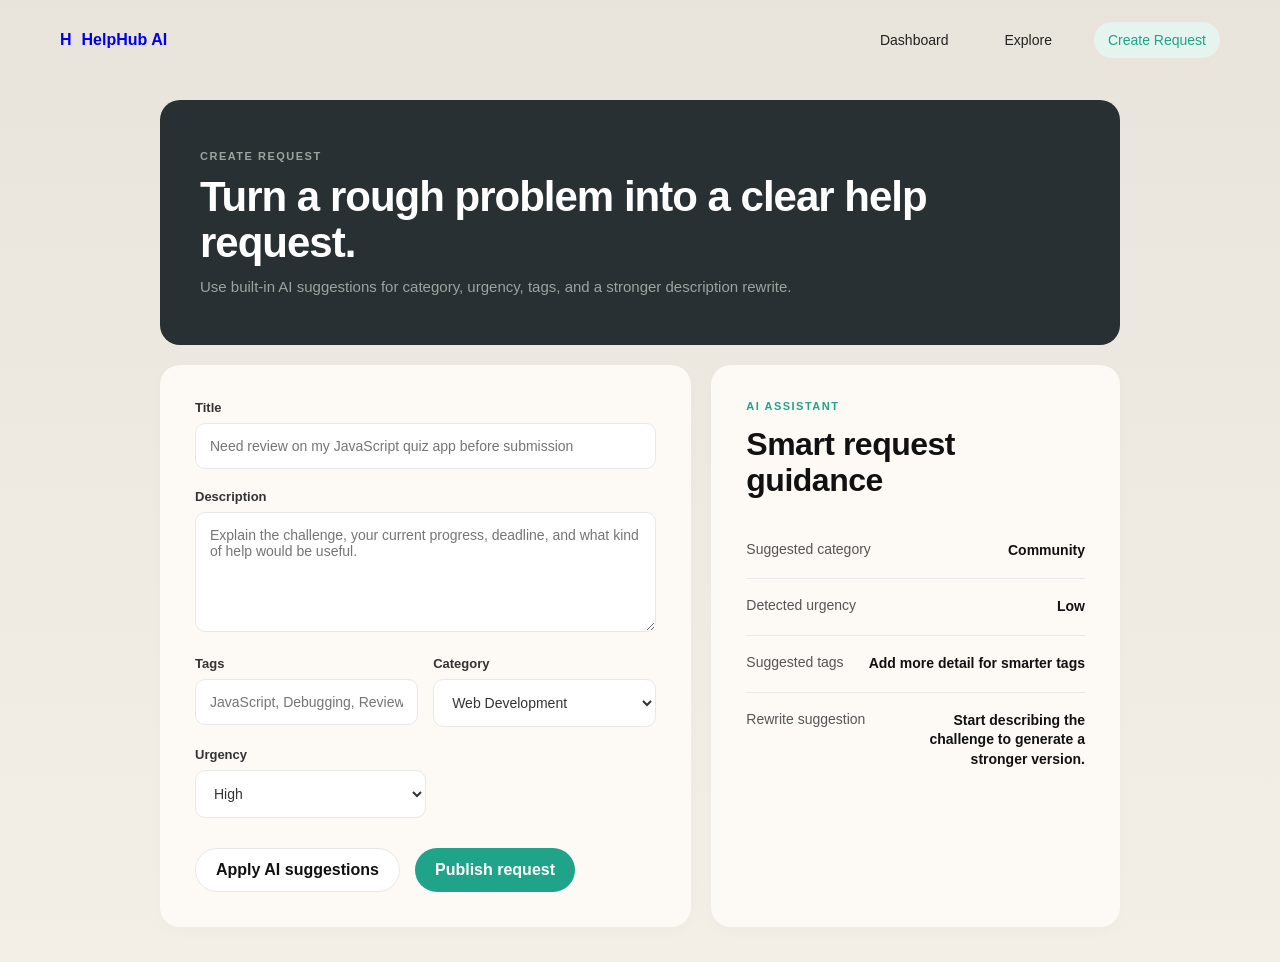
==== createReq.html @ 76d534f5 "first commit" ====
<!DOCTYPE html>
<html lang="en">

<head>
  <meta charset="UTF-8">
  <meta name="viewport" content="width=device-width, initial-scale=1.0">
  <title>Create Request - HelpHub AI</title>
  <link rel="stylesheet" href="style.css">
</head>

<body>

  <nav class="navbar">
    <a href="./index.html" class="logo">
      <span class="logo-icon">H</span>
      <span class="logo-text">HelpHub AI</span>
    </a>
    <div class="nav-links">
      <a href="./dashboard.html">Dashboard</a>
      <a href="./explore.html">Explore</a>
      <a href="./createReq.html" class="active-nav-btn">Create Request</a>
    </div>
  </nav>

  <div class="request-wrapper">

    <div class="request-hero">
      <small>CREATE REQUEST</small>
      <h1>Turn a rough problem into a clear help request.</h1>
      <p>Use built-in AI suggestions for category, urgency, tags, and a stronger description rewrite.</p>
    </div>

    <div class="request-body">

      <div class="request-card request-form">

        <label>Title</label>
        <input type="text" placeholder="Need review on my JavaScript quiz app before submission">

        <label>Description</label>
        <textarea
          placeholder="Explain the challenge, your current progress, deadline, and what kind of help would be useful."></textarea>

        <div class="request-form-row">
          <div>
            <label>Tags</label>
            <input type="text" placeholder="JavaScript, Debugging, Review">
          </div>
          <div>
            <label>Category</label>
            <select>
              <option>Web Development</option>
              <option>Data Science</option>
              <option>Design</option>
            </select>
          </div>
        </div>

        <div class="request-form-row" style="max-width: 50%;">
          <div>
            <label>Urgency</label>
            <select>
              <option>High</option>
              <option>Medium</option>
              <option>Low</option>
            </select>
          </div>
        </div>

        <div class="request-actions">
          <button class="btn-outline">Apply AI suggestions</button>
          <button class="btn-primary">Publish request</button>
        </div>
      </div>

      <div class="request-card request-ai-card">
        <span class="ai-panel-label">AI ASSISTANT</span>
        <h2>Smart request guidance</h2>

        <div class="ai-suggestion-list">
          <div class="ai-suggestion-item">
            <span class="key">Suggested category</span>
            <span class="value">Community</span>
          </div>
          <div class="ai-suggestion-item">
            <span class="key">Detected urgency</span>
            <span class="value">Low</span>
          </div>
          <div class="ai-suggestion-item">
            <span class="key">Suggested tags</span>
            <span class="value">Add more detail for smarter tags</span>
          </div>
          <div class="ai-suggestion-item">
            <span class="key">Rewrite suggestion</span>
            <span class="value">Start describing the challenge to generate a stronger version.</span>
          </div>
        </div>
      </div>

    </div>
  </div>

</body>

</html>
---- style.css ----
* {
  margin: 0;
  padding: 0;
  box-sizing: border-box;
  font-family: Inter, Arial, sans-serif;
}

body {
  background: linear-gradient(180deg, #e9e4db, #f3efe7);
  color: #222;
}

a,
a:visited,
a:hover,
a:active {
  text-decoration: none;
}


/* ================= NAVBAR ================= */

.navbar {
  display: flex;
  justify-content: space-between;
  align-items: center;
  padding: 22px 60px;
}

.topbar {
  position: sticky;
    top: 0;
    z-index: 20;
    backdrop-filter: blur(14px);
    background: rgba(244, 239, 230, 0.78);
    border-bottom: 1px solid rgba(29, 45, 42, 0.08);
}

.nav {
    display: flex;
    align-items: center;
    justify-content: space-between;
    gap: 20px;
    min-height: 78px;
}

.brand {
    display: inline-flex;
    align-items: center;
    gap: 14px;
    font-family: var(--heading-font);
    font-weight: 700;
}

.brand-badge {
    width: 44px;
    height: 44px;
    display: grid;
    place-items: center;
    border-radius: 14px;
    background: linear-gradient(135deg, #0f766e, #14b8a6);
    color: white;
    box-shadow: var(--shadow);
}

/* NAV LINKS */
.nav-links,
.nav-actions,
.tag-row,
.card-meta {
    display: flex;
    align-items: center;
    gap: 12px;
    flex-wrap: wrap;
}

.nav-links a {
    padding: 10px 14px;
    border-radius: 999px;
    color: var(--muted);
}

.nav-links a:hover,
.nav-links a.active {
    background: rgba(15, 118, 110, 0.1);
    color: var(--primary-strong);
}

/* ================= BADGES / TAGS ================= */
.pill,
.tag {
    display: inline-flex;
    align-items: center;
    padding: 8px 12px;
    border-radius: 999px;
    border: 1px solid rgba(17, 33, 29, 0.08);
    color: var(--muted);
    background: rgba(255, 255, 255, 0.65);
}

.tag {
    background: rgba(15, 118, 110, 0.08);
    color: var(--primary-strong);
    font-weight: 600;
}

.tag.urgent { background: rgba(220, 38, 38, 0.1); color: var(--danger); }
.tag.success { background: rgba(21, 128, 61, 0.1); color: var(--success); }
/* Responsive navbar: wrap links below the logo on smaller screens */
@media (max-width: 900px) {
  .navbar {
    padding: 16px 20px;
    flex-wrap: wrap;
    align-items: center;
  }
  /* let the logo sit on the left and nav-links take a full row */
  .logo {
    flex: 0 0 auto;
  }
  .nav-links {
    display: flex;
    flex-basis: 100%;
    justify-content: flex-end;
    gap: 12px;
    margin-top: 10px;
    flex-wrap: wrap;
  }
  .nav-links a,
  .nav-links span {
    padding: 8px 10px;
  }
  .join-btn {
    padding: 8px 12px;
  }
}

@media (max-width: 480px) {
  .navbar {
    padding: 12px 12px;
  }
  .nav-links {
    justify-content: flex-start;
    gap: 8px;
  }
  .nav-links a,
  .nav-links span {
    font-size: 14px;
    padding: 8px;
  }
  /* make the join button compact on small screens */
  .join-btn {
    padding: 6px 10px;
  }
}

.logo {
  display: flex;
  align-items: center;
  gap: 10px;
  font-weight: 600;
}

.logo-box {
  width: 36px;
  height: 36px;
  border-radius: 10px;
  background: #1fa389;
  display: flex;
  align-items: center;
  justify-content: center;
  color: white;
  font-weight: bold;
}

.nav-links {
  display: flex;
  gap: 28px;
  align-items: center;
  font-size: 14px;
}

.join-btn {
  background: #1fa389;
  padding: 10px 18px;
  border-radius: 20px;
  color: white;
  text-decoration: none;
}

/* HERO */

.hero {
  max-width: 1200px;
  margin: auto;
  display: grid;
  grid-template-columns: 1.2fr 1fr;
  gap: 40px;
  padding: 40px 20px;
}

.hero-left {
  background: #f7f3ea;
  padding: 50px;
  border-radius: 30px;
}

.hero-left small {
  letter-spacing: 2px;
  color: #5f6f66;
}

.hero-left h1 {
  font-size: 54px;
  margin: 18px 0;
  line-height: 1.1;
}

.hero-left p {
  color: #666;
  margin-bottom: 20px;
}

.hero-buttons {
  display: flex;
  gap: 12px;
  margin-bottom: 30px;
}

.primary-btn {
  background: #1fa389;
  color: white;
  padding: 12px 18px;
  border-radius: 20px;
  text-decoration: none;
}

.explore-hero {
  background: linear-gradient(135deg, #1e2a2f, #2f3e46);
  color: #fff;
  padding: 40px 28px;
  margin: 28px auto;
  border-radius: 20px;
  max-width: 1200px;
}
.explore-hero .ai-tag {
  letter-spacing: 2px;
  color: rgba(255, 255, 255, 0.8);
  font-size: 12px;
  margin-bottom: 8px;
}
.explore-hero h1 {
  font-size: 34px;
  margin: 6px 0 10px;
  line-height: 1.15;
}
.explore-hero .ai-sub {
  color: rgba(255, 255, 255, 0.85);
  max-width: 900px;
}

.explore-container {
  max-width: 1200px;
  margin: 0 auto 40px;
  padding: 20px;
  display: grid;
  grid-template-columns: 280px 1fr;
  gap: 24px;
  align-items: start;
}

.filters {
  background: #fff;
  padding: 18px;
  border-radius: 12px;
  box-shadow: 0 10px 20px rgba(0, 0, 0, 0.04);
  height: max-content;
  position: sticky;
  top: 20px;
}

.filter-tag {
  letter-spacing: 2px;
  color: #777;
  font-size: 12px;
  margin-bottom: 8px;
}

.feed {
  display: grid;
  grid-template-columns: repeat(2, 1fr);
  gap: 18px;
}

.feed-card {
  background: #fff;
  padding: 18px;
  border-radius: 12px;
  box-shadow: 0 10px 20px rgba(0, 0, 0, 0.04);
  display: flex;
  flex-direction: column;
  gap: 12px;
  min-height: 120px;
}

.tags {
  display: flex;
  gap: 8px;
  flex-wrap: wrap;
}

/* tag color variants used in explore.html */
.tag {
  display: inline-block;
  padding: 4px 10px;
  border-radius: 10px;
  font-size: 12px;
}
.tag.red {
  background: #ffe9e9;
  color: #b80f0f;
}
.tag.green {
  background: #e6f9ed;
  color: #117a4b;
}
.tag.yellow {
  background: #fff4d6;
  color: #b06f00;
}
.tag.blue {
  background: #e8f3ff;
  color: #205a9c;
}

.feed-card button {
  position: static;
  margin-top: 8px;
  padding: 8px 14px;
  border-radius: 20px;
  border: 1px solid #e6e6e6;
  background: #fff;
  color: #000;
  cursor: pointer;
  align-self: flex-start;
}
.feed-card button:hover {
  background: #f5f5f5;
}

@media (max-width: 900px) {
  .explore-container {
    grid-template-columns: 1fr;
  }
  .feed {
    grid-template-columns: 1fr;
  }
  .explore-hero h1 {
    font-size: 28px;
  }
  .filters {
    position: static;
    width: 100%;
  }
}

.secondary-btn {
  background: white;
  padding: 12px 18px;
  border-radius: 20px;
  text-decoration: none;
  color: #333;
  border: 1px solid #ddd;
}

/* STATS */

.stats {
  display: grid;
  grid-template-columns: repeat(3, 1fr);
  gap: 15px;
}

.stat-card {
  background: white;
  padding: 22px;
  border-radius: 18px;
  box-shadow: 0 10px 20px rgba(0, 0, 0, 0.05);
}

.stat-card h3 {
  font-size: 28px;
  margin-bottom: 6px;
}

/* RIGHT CARD */

.hero-right {
  background: #0d3d35;
  padding: 40px;
  border-radius: 28px;
  color: white;
  position: relative;
}

.circle {
  width: 70px;
  height: 70px;
  background: linear-gradient(#ffd56a, #f0b400);
  border-radius: 50%;
  position: absolute;
  top: 20px;
  right: 20px;
}

.hero-right h2 {
  font-size: 32px;
  margin-bottom: 15px;
}

.hero-right p {
  color: #d3ded9;
  margin-bottom: 20px;
}

.feature-box {
  background: #f4efe7;
  color: #333;
  padding: 18px;
  border-radius: 16px;
  margin-bottom: 15px;
}

.feature-box strong {
  display: block;
  margin-bottom: 6px;
}

/* SECTION */

.section {
  max-width: 1200px;
  margin: auto;
  padding: 70px 20px;
}

.section h2 {
  font-size: 36px;
  margin-bottom: 30px;
}

/* FLOW CARDS */

.flow {
  display: grid;
  grid-template-columns: repeat(3, 1fr);
  gap: 20px;
}

.flow-card {
  background: white;
  padding: 24px;
  border-radius: 20px;
  box-shadow: 0 10px 20px rgba(0, 0, 0, 0.05);
}

/* COMMUNITY */

.community {
  display: grid;
  grid-template-columns: repeat(3, 1fr);
  gap: 20px;
}

.community-card {
  background: white;
  padding: 24px;
  border-radius: 20px;
  box-shadow: 0 10px 20px rgba(0, 0, 0, 0.05);
}

.tag {
  display: inline-block;
  background: #e6f4ef;
  padding: 4px 10px;
  border-radius: 10px;
  font-size: 12px;
  margin-right: 6px;
}

.open-btn {
  margin-top: 15px;
  display: inline-block;
  background: #f4f4f4;
  padding: 8px 14px;
  border-radius: 20px;
  text-decoration: none;
  color: #333;
  font-size: 13px;
}

/* FOOTER */

.footer {
  text-align: center;
  font-size: 13px;
  padding: 30px;
  color: #777;
}

/* RESPONSIVE */

@media (max-width: 900px) {
  .hero {
    grid-template-columns: 1fr;
  }

  .stats {
    grid-template-columns: 1fr;
  }

  .flow {
    grid-template-columns: 1fr;
  }

  .community {
    grid-template-columns: 1fr;
  }
}

/* MAIN CONTAINER */

.container {
  max-width: 1200px;
  margin: auto;
  padding: 40px 20px;
  display: flex;
  gap: 30px;
}

/* LEFT CARD */

.left-card {
  flex: 1;
  background: linear-gradient(135deg, #0c3d36, #0b2e2b);
  color: white;
  padding: 50px;
  border-radius: 30px;
}

.left-card small {
  letter-spacing: 2px;
  color: #cbd5d1;
}

.left-card h1 {
  font-size: 48px;
  margin: 20px 0;
}

.left-card p {
  color: #cbd5d1;
  line-height: 1.6;
  margin-bottom: 20px;
}

.left-card ul {
  color: #cbd5d1;
  line-height: 1.8;
}

/* RIGHT CARD */

.right-card {
  flex: 1;
  background: #f8f3ea;
  padding: 40px;
  border-radius: 30px;
  box-shadow: 0 10px 30px rgba(0, 0, 0, 0.05);
}

.right-card small {
  letter-spacing: 2px;
  color: #777;
}

.right-card h2 {
  font-size: 32px;
  margin: 15px 0 30px;
}

label {
  font-size: 14px;
  color: #444;
  display: block;
  margin-bottom: 6px;
}

input,
select {
  width: 100%;
  padding: 12px;
  border-radius: 10px;
  border: 1px solid #ddd;
  margin-bottom: 18px;
  background: white;
}

.row {
  display: flex;
  gap: 15px;
}

.row div {
  flex: 1;
}

button {
  width: 100%;
  padding: 14px;
  border: none;
  border-radius: 30px;
  background: #1db59c;
  color: white;
  font-size: 16px;
  cursor: pointer;
}

button:hover {
  opacity: 0.9;
}

/* RESPONSIVE */

@media (max-width: 900px) {
  .container {
    flex-direction: column;
  }

  .left-card h1 {
    font-size: 36px;
  }
}
.clicked-btn {
  color: #1fa389;
  font-weight: 600;
  position: relative;
}
/* AI HERO */
.ai-hero {
  background: linear-gradient(135deg, #1e2a2f, #2f3e46);
  color: #fff;
  padding: 60px 40px;
  border-radius: 20px;
  margin: 20px;
}

.ai-hero h1 {
  font-size: 32px;
  margin: 10px 0;
}

.ai-sub {
  opacity: 0.8;
  max-width: 600px;
}

.ai-tag {
  font-size: 12px;
  letter-spacing: 2px;
  opacity: 0.7;
}

/* STATS */
.ai-stats {
  display: flex;
  gap: 20px;
  padding: 20px;
}

.card {
  background: #f5f5f5;
  padding: 20px;
  border-radius: 15px;
  flex: 1;
}

.card h3 {
  margin-bottom: 10px;
}

/* REQUESTS */
.ai-requests {
  background: #f9f9f9;
  margin: 20px;
  padding: 30px;
  border-radius: 20px;
}

.ai-requests h2 {
  margin-bottom: 20px;
}

.request-card {
  background: #fff;
  padding: 15px 20px;
  border-radius: 12px;
  margin-bottom: 15px;
  position: relative;
}

.request-card h4 {
  margin-bottom: 5px;
}

.request-card p {
  font-size: 14px;
  opacity: 0.7;
}

/* BADGES */
.badge {
  position: absolute;
  top: 15px;
  right: 20px;
  background: #2ecc71;
  color: #fff;
  padding: 5px 10px;
  border-radius: 20px;
  font-size: 12px;
}

.badge.medium {
  background: #f39c12;
}

.badge.low {
  background: #3498db;
}
/* Explore styles consolidated above (removed duplicate block) */

.active-nav-btn {
  background: #e6f4ef;
  color: #1fa389 !important;
  padding: 8px 18px;
  border-radius: 20px;
  font-weight: 500;
}

.profile-wrapper {
  max-width: 1000px;
  margin: 0 auto;
  padding: 20px;
  display: flex;
  flex-direction: column;
  gap: 20px;
}

.profile-header-card {
  background: #283033;
  color: white;
  padding: 50px 40px;
  border-radius: 20px;
}

.profile-header-card small {
  font-size: 12px;
  letter-spacing: 1.5px;
  color: #9ba4a1;
  text-transform: uppercase;
  font-weight: 600;
}

.profile-header-card h1 {
  font-size: 42px;
  margin: 12px 0 8px;
  font-weight: 600;
  letter-spacing: -1px;
}

.profile-header-card p {
  color: #9ba4a1;
  font-size: 15px;
}

.profile-content {
  display: grid;
  grid-template-columns: 1fr 1fr;
  gap: 20px;
}

.profile-card {
  background: #fdfaf5;
  border-radius: 20px;
  padding: 35px;
  box-shadow: 0 4px 15px rgba(0, 0, 0, 0.02);
}

.profile-card-label {
  font-size: 11px;
  letter-spacing: 1.5px;
  color: #1fa389;
  text-transform: uppercase;
  font-weight: 700;
  margin-bottom: 15px;
  display: block;
}

.profile-card h2 {
  font-size: 32px;
  margin-bottom: 25px;
  color: #111;
  letter-spacing: -0.5px;
}

/* Stats List */
.profile-stat {
  display: flex;
  justify-content: space-between;
  padding: 18px 0;
  border-bottom: 1px solid #eaeaea;
  font-size: 15px;
  color: #444;
}

.profile-stat:last-of-type {
  margin-bottom: 10px;
}

.profile-stat strong {
  font-weight: 600;
  color: #111;
}

.profile-tags-group {
  margin-top: 25px;
}

.profile-tags-group h4 {
  font-size: 14px;
  margin-bottom: 12px;
  color: #222;
  font-weight: 600;
}

.profile-tag {
  display: inline-block;
  background: #e6f4ef;
  color: #1fa389;
  padding: 8px 16px;
  border-radius: 20px;
  font-size: 13px;
  margin-right: 6px;
  margin-bottom: 8px;
  font-weight: 500;
}

/* Form Layout */
.profile-form-row {
  display: flex;
  gap: 15px;
}

.profile-form-row .form-group {
  flex: 1;
}

.form-group {
  margin-bottom: 18px;
}

.form-group label {
  font-size: 13px;
  font-weight: 500;
  margin-bottom: 8px;
  color: #555;
}

.profile-card input {
  background: #ffffff;
  border: 1px solid #e8e8e8;
  padding: 14px;
  font-size: 14px;
  color: #333;
  margin-bottom: 0;
}

.save-profile-btn {
  background: #1fa389;
  color: white;
  padding: 14px;
  border-radius: 30px;
  font-weight: 600;
  margin-top: 15px;
  width: 100%;
  cursor: pointer;
  transition: background 0.2s ease;
}

.save-profile-btn:hover {
  background: #198a73;
}

/* Mobile Responsive */
@media (max-width: 850px) {
  .profile-content {
    grid-template-columns: 1fr;
  }
  .profile-form-row {
    flex-direction: column;
    gap: 0;
  }
  .nav-links.mobile-text-links {
    display: flex !important;
    gap: 15px;
    flex-wrap: wrap;
    justify-content: center;
  }
}

.message-list {
  display: flex;
  flex-direction: column;
  gap: 16px;
}

.message-item {
  border: 1px solid #f0f0f0;
  border-radius: 16px;
  padding: 20px;
  display: flex;
  justify-content: space-between;
  align-items: center;
  background: #ffffff;
  box-shadow: 0 2px 8px rgba(0, 0, 0, 0.01);
}

.msg-content {
  max-width: 75%;
}

.msg-content strong {
  display: block;
  font-size: 14px;
  color: #111;
  margin-bottom: 8px;
  font-weight: 600;
}

.msg-content p {
  font-size: 13px;
  color: #666;
  line-height: 1.5;
  margin: 0;
}

.msg-time {
  background: #e6f4ef;
  color: #1fa389;
  padding: 10px 14px;
  border-radius: 30px;
  font-size: 11px;
  font-weight: 700;
  text-align: center;
  line-height: 1.3;
}

.custom-select,
.custom-textarea {
  width: 100%;
  padding: 14px;
  border-radius: 10px;
  border: 1px solid #e8e8e8;
  background: #ffffff;
  font-size: 14px;
  color: #333;
  margin-bottom: 0;
  font-family: inherit;
}

.custom-textarea {
  resize: vertical;
  min-height: 100px;
}

.custom-select:focus,
.custom-textarea:focus {
  outline: none;
  border-color: #1fa389;
}

.request-wrapper {
  max-width: 1000px;
  margin: 0 auto;
  padding: 20px;
  display: flex;
  flex-direction: column;
  gap: 20px;
}

.request-hero {
  background: #283033;
  color: white;
  padding: 50px 40px;
  border-radius: 20px;
}

.request-hero small {
  font-size: 11px;
  letter-spacing: 1.5px;
  color: #9ba4a1;
  text-transform: uppercase;
  font-weight: 700;
  display: block;
  margin-bottom: 12px;
}

.request-hero h1 {
  font-size: 42px;
  margin: 0 0 12px 0;
  font-weight: 600;
  letter-spacing: -1px;
  line-height: 1.1;
}

.request-hero p {
  color: #9ba4a1;
  font-size: 15px;
}

.request-body {
  display: grid;
  grid-template-columns: 1.3fr 1fr;
  gap: 20px;
}

.request-card {
  background: #fdfaf5;
  border-radius: 20px;
  padding: 35px;
  box-shadow: 0 4px 15px rgba(0, 0, 0, 0.02);
}

/* FORM STYLES OVERRIDE */
.request-form label {
  font-size: 13px;
  font-weight: 600;
  color: #333;
  margin-bottom: 8px;
  display: block;
}

.request-form input,
.request-form select,
.request-form textarea {
  width: 100%;
  padding: 14px;
  border-radius: 10px;
  border: 1px solid #e8e8e8;
  background: #ffffff;
  font-size: 14px;
  color: #333;
  margin-bottom: 20px;
  font-family: inherit;
  box-shadow: none;
}

.request-form input:focus,
.request-form select:focus,
.request-form textarea:focus {
  outline: none;
  border-color: #1fa389;
}

.request-form textarea {
  resize: vertical;
  min-height: 120px;
}

.request-form-row {
  display: flex;
  gap: 15px;
}

.request-form-row > div {
  flex: 1;
}

/* BUTTONS */
.request-actions {
  display: flex;
  gap: 15px;
  margin-top: 10px;
}

.btn-outline {
  background: #ffffff;
  border: 1px solid #e8e8e8;
  color: #111;
  font-weight: 600;
  padding: 12px 20px;
  border-radius: 30px;
  cursor: pointer;
  width: auto;
  transition: all 0.2s;
}

.btn-outline:hover {
  background: #f4f4f4;
}

.btn-primary {
  background: #1fa389;
  color: white;
  border: none;
  font-weight: 600;
  padding: 12px 20px;
  border-radius: 30px;
  cursor: pointer;
  width: auto;
  transition: all 0.2s;
}

.btn-primary:hover {
  background: #198a73;
}

/* AI ASSISTANT PANEL */
.ai-panel-label {
  font-size: 11px;
  letter-spacing: 1.5px;
  color: #1fa389;
  text-transform: uppercase;
  font-weight: 700;
  margin-bottom: 15px;
  display: block;
}

.request-ai-card h2 {
  font-size: 32px;
  margin-bottom: 25px;
  color: #111;
  letter-spacing: -0.5px;
  line-height: 1.1;
}

.ai-suggestion-list {
  display: flex;
  flex-direction: column;
}

.ai-suggestion-item {
  display: flex;
  justify-content: space-between;
  align-items: flex-start;
  padding: 18px 0;
  border-bottom: 1px solid #eaeaea;
  font-size: 14px;
  color: #444;
  gap: 20px;
}

.ai-suggestion-item:last-child {
  border-bottom: none;
  padding-bottom: 0;
}

.ai-suggestion-item .key {
  color: #555;
  flex-shrink: 0;
}

.ai-suggestion-item .value {
  font-weight: 600;
  color: #111;
  text-align: right;
  line-height: 1.4;
}

/* RESPONSIVE */
@media (max-width: 850px) {
  .request-body {
    grid-template-columns: 1fr;
  }
  .request-form-row {
    flex-direction: column;
    gap: 0;
  }
  .request-form-row[style] {
    max-width: 100% !important;
  }
  .request-actions {
    flex-direction: column;
  }
  .btn-outline,
  .btn-primary {
    width: 100%;
  }
  .ai-suggestion-item {
    flex-direction: column;
    gap: 8px;
    text-align: left;
  }
  .ai-suggestion-item .value {
    text-align: left;
  }
}
/* ========================================= */
/* DASHBOARD PAGE CSS                        */
/* ========================================= */

.dashboard-wrapper {
  max-width: 1200px;
  margin: 0 auto;
  padding: 20px;
  display: flex;
  flex-direction: column;
  gap: 24px;
}

/* HERO */
.dashboard-hero {
  background: #283033;
  color: white;
  padding: 40px 40px;
  border-radius: 20px;
}

.dashboard-hero small {
  font-size: 11px;
  letter-spacing: 1.5px;
  color: #9ba4a1;
  text-transform: uppercase;
  font-weight: 700;
  display: block;
  margin-bottom: 12px;
}

.dashboard-hero h1 {
  font-size: 46px;
  margin: 0 0 10px 0;
  font-weight: 600;
  letter-spacing: -1px;
}

.dashboard-hero p {
  color: #9ba4a1;
  font-size: 15px;
}

/* STATS */
.dashboard-stats {
  display: grid;
  grid-template-columns: repeat(4, 1fr);
  gap: 20px;
}

.stat-box {
  background: #ffffff;
  padding: 24px;
  border-radius: 16px;
  box-shadow: 0 4px 10px rgba(0,0,0,0.02);
}

.stat-label {
  font-size: 11px;
  letter-spacing: 1.5px;
  color: #1fa389;
  text-transform: uppercase;
  font-weight: 700;
  display: block;
  margin-bottom: 15px;
}

.stat-box h3 {
  font-size: 32px;
  margin-bottom: 10px;
  color: #111;
}

.stat-box p {
  font-size: 13px;
  color: #666;
  line-height: 1.4;
}

/* MAIN CONTENT GRID */
.dashboard-content {
  display: grid;
  grid-template-columns: 1.6fr 1fr;
  gap: 24px;
  align-items: start;
}

/* LEFT: RECENT REQUESTS */
.section-header {
  display: flex;
  justify-content: space-between;
  align-items: flex-end;
  margin-bottom: 20px;
}

.section-header small {
  font-size: 11px;
  letter-spacing: 1.5px;
  color: #1fa389;
  text-transform: uppercase;
  font-weight: 700;
  display: block;
  margin-bottom: 8px;
}

.section-header h2 {
  font-size: 32px;
  color: #111;
  letter-spacing: -0.5px;
}

.btn-round {
  background: #ffffff;
  border: none;
  padding: 10px 20px;
  border-radius: 30px;
  font-weight: 600;
  color: #111;
  cursor: pointer;
  box-shadow: 0 2px 8px rgba(0,0,0,0.04);
  font-size: 13px;
  width: auto;
}

.dash-request-list {
  display: flex;
  flex-direction: column;
  gap: 16px;
}

.dash-req-card {
  background: #ffffff;
  padding: 24px;
  border-radius: 16px;
  box-shadow: 0 4px 10px rgba(0,0,0,0.02);
}

.top-badges {
  display: flex;
  gap: 8px;
  margin-bottom: 12px;
}

.badge-pill {
  font-size: 11px;
  padding: 4px 12px;
  border-radius: 20px;
  font-weight: 600;
}

.badge-pill.outline { border: 1px solid #e0e0e0; color: #555; }
.badge-pill.light-red { background: #ffebeb; color: #d64545; }
.badge-pill.light-green { background: #e6f4ef; color: #1fa389; }
.badge-pill.light-blue { background: #ebf5ff; color: #0073e6; }
.badge-pill.light-gray { background: #f0f0f0; color: #666; }

.dash-req-card h4 {
  font-size: 18px;
  margin-bottom: 8px;
  color: #111;
}

.dash-req-card p {
  font-size: 14px;
  color: #666;
  margin-bottom: 16px;
  line-height: 1.5;
}

.card-footer {
  display: flex;
  justify-content: space-between;
  align-items: center;
  margin-top: 20px;
  padding-top: 16px;
  border-top: 1px solid #f0f0f0;
}

.user-info strong {
  display: block;
  font-size: 13px;
  color: #111;
}

.user-info span {
  font-size: 12px;
  color: #888;
}

.btn-outline-small {
  background: transparent;
  border: 1px solid #ddd;
  padding: 8px 16px;
  border-radius: 20px;
  font-size: 13px;
  font-weight: 600;
  color: #333;
  cursor: pointer;
  width: auto;
}

/* RIGHT: SIDEBAR */
.dashboard-sidebar {
  display: flex;
  flex-direction: column;
  gap: 20px;
}

.side-card {
  background: #ffffff;
  padding: 24px;
  border-radius: 16px;
  box-shadow: 0 4px 10px rgba(0,0,0,0.02);
}

.side-label {
  font-size: 11px;
  letter-spacing: 1.5px;
  color: #1fa389;
  text-transform: uppercase;
  font-weight: 700;
  display: block;
  margin-bottom: 12px;
}

.side-card h3 {
  font-size: 20px;
  margin-bottom: 20px;
  color: #111;
}

/* Insight List */
.insight-list {
  display: flex;
  flex-direction: column;
}

.insight-item {
  display: flex;
  justify-content: space-between;
  padding: 16px 0;
  border-bottom: 1px solid #f0f0f0;
  font-size: 13px;
}

.insight-item:last-child {
  border-bottom: none;
  padding-bottom: 0;
}

.insight-item .key {
  color: #666;
  flex: 1;
}

.insight-item .value {
  font-weight: 600;
  color: #111;
  text-align: right;
  flex: 1;
  line-height: 1.4;
}

/* Notification List */
.notification-list {
  display: flex;
  flex-direction: column;
  gap: 12px;
}

.notification-item {
  display: flex;
  justify-content: space-between;
  align-items: center;
  padding: 16px;
  border: 1px solid #f0f0f0;
  border-radius: 12px;
  background: #fafafa;
}

.notif-text strong {
  display: block;
  font-size: 13px;
  color: #111;
  margin-bottom: 4px;
  line-height: 1.3;
}

.notif-text span {
  font-size: 11px;
  color: #888;
}

.notif-badge {
  font-size: 10px;
  font-weight: 600;
  padding: 4px 10px;
  border-radius: 20px;
  text-transform: uppercase;
}

.notif-badge.unread { background: #ffebeb; color: #d64545; }
.notif-badge.read { background: #e6f4ef; color: #1fa389; }

/* RESPONSIVE */
@media (max-width: 950px) {
  .dashboard-stats {
    grid-template-columns: repeat(2, 1fr);
  }
  .dashboard-content {
    grid-template-columns: 1fr;
  }
  .section-header {
    flex-direction: column;
    align-items: flex-start;
    gap: 15px;
  }
}

@media (max-width: 600px) {
  .dashboard-stats {
    grid-template-columns: 1fr;
  }
  .dashboard-hero h1 {
    font-size: 36px;
  }
}
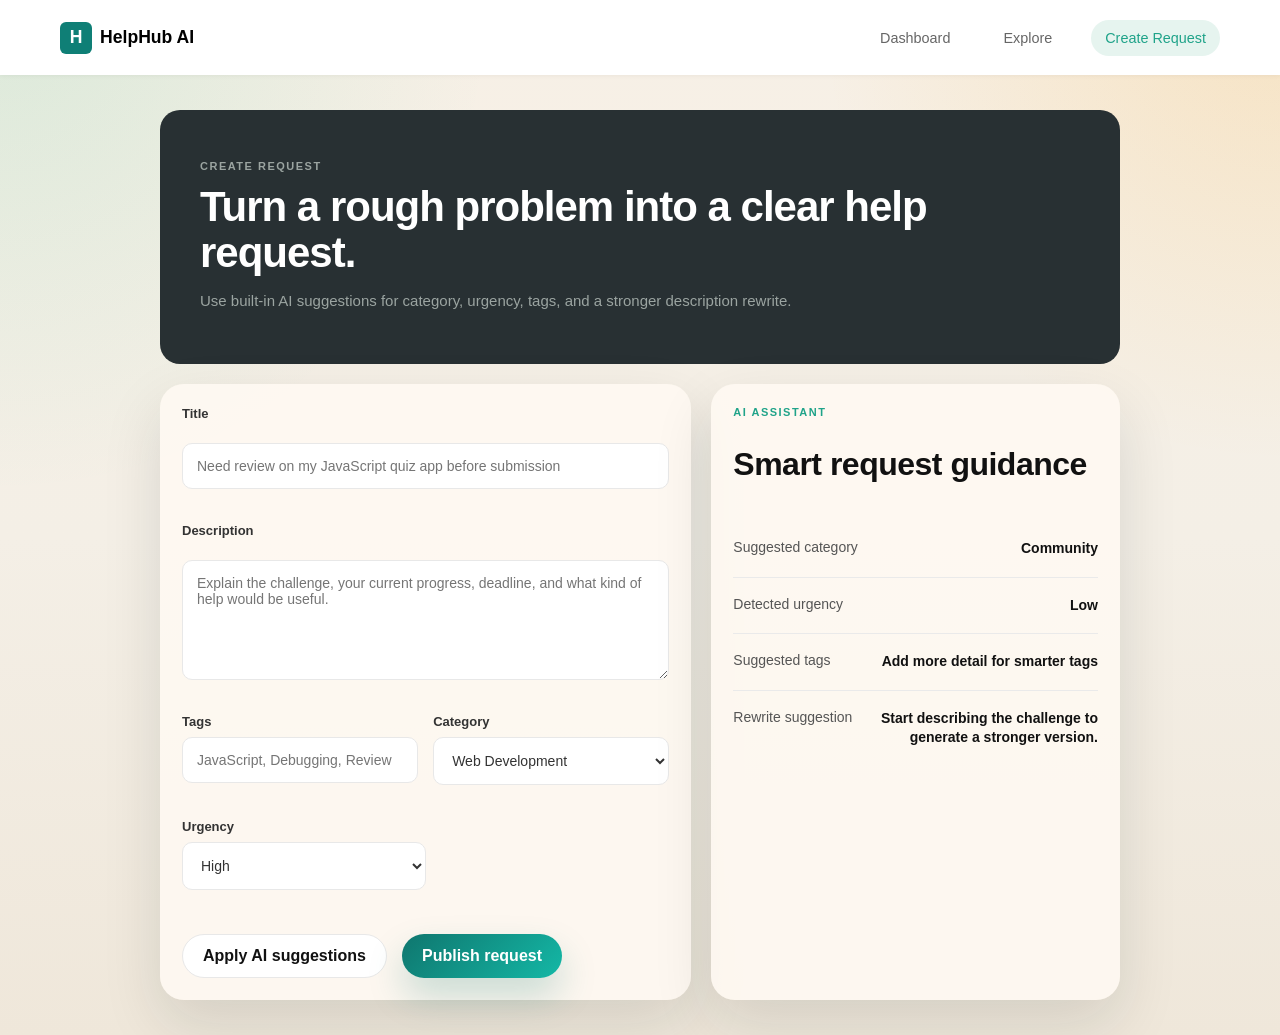
==== commit f78df552: "fix style" ====
--- a/createReq.html
+++ b/createReq.html
@@ -6,6 +6,9 @@
   <meta name="viewport" content="width=device-width, initial-scale=1.0">
   <title>Create Request - HelpHub AI</title>
   <link rel="stylesheet" href="style.css">
+  <link rel="stylesheet" href="index.css" >
+  <link rel="stylesheet" href="leaderboard.css">
+  
 </head>
 
 <body>
--- a/style.css
+++ b/style.css
@@ -110,7 +110,6 @@
 @media (max-width: 900px) {
   .navbar {
     padding: 16px 20px;
-    flex-wrap: wrap;
     align-items: center;
   }
   /* let the logo sit on the left and nav-links take a full row */
--- a/index.css
+++ b/index.css
@@ -0,0 +1,349 @@
+:root {
+    --bg: #f4efe6;
+    --surface: rgba(255, 250, 243, 0.88);
+    --surface-strong: #fffaf3;
+    --surface-dark: #1d2d2a;
+    --text: #1a1f1d;
+    --muted: #5f685f;
+    --line: rgba(34, 54, 47, 0.1);
+    --primary: #0f766e;
+    --primary-strong: #115e59;
+    --accent: #f59e0b;
+    --danger: #dc2626;
+    --success: #15803d;
+    --shadow: 0 24px 60px rgba(17, 33, 29, 0.12);
+    --radius-xl: 32px;
+    --radius-lg: 22px;
+    --container: 1180px;
+    --heading-font: "Space Grotesk", "Segoe UI", sans-serif;
+    --body-font: "Plus Jakarta Sans", "Segoe UI", sans-serif;
+}
+
+/* RESET */
+* { box-sizing: border-box; }
+
+html { scroll-behavior: smooth; }
+
+body {
+    margin: 0;
+    font-family: var(--body-font);
+    color: var(--text);
+    background:
+        radial-gradient(circle at top left, rgba(16, 185, 129, 0.12), transparent 30%),
+        radial-gradient(circle at top right, rgba(245, 158, 11, 0.16), transparent 28%),
+        linear-gradient(180deg, #f7f0e6 0%, #f4efe6 52%, #efe7da 100%);
+    min-height: 100vh;
+}
+
+a { color: inherit; text-decoration: none; }
+img { max-width: 100%; display: block; }
+
+button, input, select, textarea {
+    font: inherit;
+}
+
+.container {
+    width: min(var(--container), calc(100% - 32px));
+    margin: 0 auto;
+}
+
+.site-shell { padding-bottom: 48px; }
+
+/* ================= NAVBAR ================= */
+.topbar {
+    position: sticky;
+    top: 0;
+    z-index: 20;
+    backdrop-filter: blur(14px);
+    background: rgba(244, 239, 230, 0.78);
+    border-bottom: 1px solid rgba(29, 45, 42, 0.08);
+}
+
+.nav {
+    display: flex;
+    align-items: center;
+    justify-content: space-between;
+    gap: 20px;
+    min-height: 78px;
+}
+
+.brand {
+    display: inline-flex;
+    align-items: center;
+    gap: 14px;
+    font-family: var(--heading-font);
+    font-weight: 700;
+}
+
+.brand-badge {
+    width: 44px;
+    height: 44px;
+    display: grid;
+    place-items: center;
+    border-radius: 14px;
+    background: linear-gradient(135deg, #0f766e, #14b8a6);
+    color: white;
+    box-shadow: var(--shadow);
+}
+
+/* NAV LINKS */
+.nav-links,
+.nav-actions,
+.tag-row,
+.card-meta {
+    display: flex;
+    align-items: center;
+    gap: 12px;
+    flex-wrap: wrap;
+}
+
+.nav-links a {
+    padding: 10px 14px;
+    border-radius: 999px;
+    color: var(--muted);
+}
+
+.nav-links a:hover,
+.nav-links a.active {
+    background: rgba(15, 118, 110, 0.1);
+    color: var(--primary-strong);
+}
+
+/* ================= BADGES / TAGS ================= */
+.pill,
+.tag {
+    display: inline-flex;
+    align-items: center;
+    padding: 8px 12px;
+    border-radius: 999px;
+    border: 1px solid rgba(17, 33, 29, 0.08);
+    color: var(--muted);
+    background: rgba(255, 255, 255, 0.65);
+}
+
+.tag {
+    background: rgba(15, 118, 110, 0.08);
+    color: var(--primary-strong);
+    font-weight: 600;
+}
+
+.tag.urgent { background: rgba(220, 38, 38, 0.1); color: var(--danger); }
+.tag.success { background: rgba(21, 128, 61, 0.1); color: var(--success); }
+
+/* ================= BUTTONS ================= */
+.btn {
+    display: inline-flex;
+    align-items: center;
+    justify-content: center;
+    padding: 14px 20px;
+    border-radius: 999px;
+    font-weight: 700;
+    cursor: pointer;
+    transition: 0.2s;
+}
+
+.btn:hover { transform: translateY(-2px); }
+
+.btn-primary {
+    background: linear-gradient(135deg, var(--primary), #14b8a6);
+    color: white;
+    box-shadow: 0 18px 36px rgba(15, 118, 110, 0.22);
+}
+
+.btn-secondary {
+    background: white;
+    border: 1px solid rgba(17, 33, 29, 0.08);
+}
+
+/* ================= HERO ================= */
+.hero { padding: 60px 0 34px; }
+
+.hero-grid {
+    display: grid;
+    grid-template-columns: 1.2fr 0.8fr;
+    gap: 24px;
+}
+
+.hero-copy,
+.hero-panel {
+    border-radius: var(--radius-xl);
+    padding: 28px;
+}
+
+.hero-copy {
+    background: linear-gradient(160deg, rgba(255, 250, 243, 0.9) 0%, rgba(246, 240, 230, 0.85) 100%);
+}
+
+.hero-panel {
+    background: linear-gradient(180deg, #173430, #102926);
+    color: white;
+    position: relative;
+    overflow: hidden;
+}
+
+.orb {
+    position: absolute;
+    top: 24px;
+    right: 24px;
+    width: 82px;
+    height: 82px;
+    border-radius: 50%;
+    background: radial-gradient(circle, #fde68a, #f59e0b);
+}
+
+/* ================= STATS ================= */
+.stats-grid {
+    margin-top: 20px;
+    display: grid;
+    grid-template-columns: repeat(3, 1fr);
+    gap: 16px;
+}
+
+.stat-card,
+.feature-card,
+.request-card {
+    border-radius: 24px;
+    padding: 22px;
+    background: var(--surface);
+    box-shadow: var(--shadow);
+}
+.stack {
+    display: grid;
+    gap: 16px; /* 👈 this adds space between feature cards */
+}
+/* ================= SECTION ================= */
+.section { padding: 24px 0; }
+
+.section-head {
+    display: flex;
+    justify-content: space-between;
+    align-items: end;
+    margin-bottom: 20px;
+}
+
+/* ================= CARDS ================= */
+.card-grid {
+    display: grid;
+    grid-template-columns: repeat(3, 1fr);
+    gap: 20px;
+}
+
+.request-card {
+    display: flex;
+    flex-direction: column;
+    gap: 14px;
+}
+
+.request-card:hover {
+    transform: translateY(-6px);
+    box-shadow: 0 30px 70px rgba(0,0,0,0.12);
+}
+
+/* ================= TEXT ================= */
+h1, h2, h3 {
+    font-family: var(--heading-font);
+    margin: 0 0 12px;
+}
+
+p {
+    color: var(--muted);
+    line-height: 1.7;
+}
+
+.eyebrow,
+.section-kicker {
+    text-transform: uppercase;
+    letter-spacing: 0.16em;
+    font-size: 0.78rem;
+    font-weight: 800;
+    color: var(--primary-strong);
+}
+
+/* ================= LIST ================= */
+.list-item {
+    display: flex;
+    justify-content: space-between;
+    padding: 16px 0;
+    border-bottom: 1px solid var(--line);
+}
+
+.no-border {
+    border: none !important;
+}
+
+/* ================= FOOTER ================= */
+.footer {
+   margin-left: 100px;
+    color: var(--muted);
+}
+
+/* ================= ANIMATION ================= */
+.fade-in {
+    opacity: 0;
+    transform: translateY(16px);
+    animation: reveal 0.6s ease forwards;
+}
+
+@keyframes reveal {
+    to {
+        opacity: 1;
+        transform: translateY(0);
+    }
+}
+
+/* ================= RESPONSIVE (MERGED CLEAN) ================= */
+@media (max-width: 980px) {
+    .hero-grid { grid-template-columns: 1fr; }
+    .card-grid { grid-template-columns: repeat(2, 1fr); }
+    .stats-grid { grid-template-columns: repeat(2, 1fr); }
+
+}
+
+@media (max-width: 600px) {
+    .card-grid,
+    .stats-grid {
+        grid-template-columns: 1fr;
+    }
+
+    .hero-copy,
+    .hero-panel {
+        padding: 20px;
+    }
+
+    h1 { font-size: 2.2rem; }
+   
+    .footer {
+   margin-left: 10px;
+
+}
+
+/* ONLY FIX FOR BLACK TEXT INSIDE FEATURE CARD */
+.feature-card h3,
+.feature-card p {
+    color: black;
+} }
+.menu-toggle {
+    display: none;
+    font-size: 26px;
+    background: none;
+    border: none;
+    cursor: pointer;
+}
+
+/* MOBILE */
+@media (max-width: 980px) {
+    .menu-toggle {
+        display: block;
+    }
+
+    .nav-links {
+        display: none;
+        flex-direction: column;
+        width: 100%;
+        margin-top: 10px;
+    }
+
+    .nav-links.active {
+        display: flex;
+    }
+}
--- a/leaderboard.css
+++ b/leaderboard.css
@@ -0,0 +1,331 @@
+:root {
+    --primary-teal: rgba(19, 176, 159, 1);
+    --dark-bg: #1e2626;
+    --mid-teal: rgba(15, 127, 118, 1);
+    --page-bg: #f6f4f0;
+    --white: #ffffff;
+}
+
+* {
+    margin: 0;
+    padding: 0;
+    box-sizing: border-box;
+    font-family: 'Inter', sans-serif;
+}
+
+body {
+    background-color: var(--page-bg);
+    padding-top: 90px;
+}
+
+/* Navbar */
+.navbar {
+    position: fixed;
+    top: 0;
+    width: 100%;
+    background: var(--white);
+    height: 75px;
+    display: flex;
+    align-items: center;
+    z-index: 1000;
+    box-shadow: 0 1px 5px rgba(0, 0, 0, 0.05);
+}
+
+.nav-container {
+    width: 90%;
+    max-width: 1200px;
+    margin: 0 auto;
+    display: flex;
+    justify-content: space-between;
+    align-items: center;
+}
+
+.logo {
+    display: flex;
+    align-items: center;
+    gap: 8px;
+    font-weight: 700;
+    font-size: 1.1rem;
+}
+
+.logo-icon {
+    background: var(--mid-teal);
+    color: white;
+    width: 32px;
+    height: 32px;
+    border-radius: 6px;
+    display: flex;
+    justify-content: center;
+    align-items: center;
+}
+
+.logo-text {
+    font-weight: 700;
+    color: black;
+}
+
+.nav-links {
+    display: flex;
+    gap: 25px;
+    align-items: center;
+}
+
+.nav-links a {
+    text-decoration: none;
+    color: #666;
+    font-weight: 500;
+    font-size: 0.9rem;
+}
+
+.active-link {
+    background-color: #e8f4f3;
+    color: var(--mid-teal) !important;
+    padding: 8px 16px;
+    border-radius: 20px;
+    font-weight: 600 !important;
+}
+
+/* Layout */
+.main-wrapper {
+    max-width: 1100px;
+    margin: 0 auto;
+    padding-bottom: 50px;
+}
+
+.banner-card {
+    background-color: var(--dark-bg);
+    color: white;
+    padding: 50px 60px;
+    border-radius: 35px;
+    margin-bottom: 40px;
+}
+
+.banner-card h1 {
+    font-size: 3.2rem;
+    line-height: 1;
+    letter-spacing: -1px;
+    margin-top: 15px;
+}
+
+.tagline {
+    font-size: 0.7rem;
+    font-weight: 700;
+    letter-spacing: 1.2px;
+    opacity: 0.7;
+}
+
+.banner-sub {
+    color: #9ca3af;
+    font-size: 1rem;
+}
+
+/* Grid */
+.content-grid {
+    display: flex;
+    gap: 25px;
+}
+
+.card {
+    background: var(--white);
+    border-radius: 30px;
+    padding: 40px;
+    flex: 1;
+}
+
+/* Section */
+.tagline-small {
+    font-size: 0.75rem;
+    font-weight: 800;
+    letter-spacing: 1px;
+    margin-bottom: 15px;
+    display: block;
+}
+
+.teal-text {
+    color: var(--mid-teal);
+}
+
+.section-title {
+    font-size: 2.8rem;
+    font-weight: 700;
+    margin-bottom: 35px;
+}
+
+/* Ranking */
+.rank-item {
+    display: flex;
+    justify-content: space-between;
+    align-items: center;
+    background: #faf9f6;
+    padding: 20px;
+    border-radius: 20px;
+    margin-bottom: 15px;
+}
+
+.user-info {
+    display: flex;
+    align-items: center;
+    gap: 15px;
+}
+
+.avatar {
+    width: 45px;
+    height: 45px;
+    border-radius: 50%;
+    display: flex;
+    justify-content: center;
+    align-items: center;
+    color: white;
+    font-weight: 700;
+    font-size: 0.8rem;
+}
+
+.dark-avatar {
+    background: #1e2626;
+}
+
+.orange-avatar {
+    background: #ff7e4d;
+}
+
+.user-details h3 {
+    font-size: 1rem;
+    margin-bottom: 4px;
+}
+
+.user-details p {
+    font-size: 0.85rem;
+    color: #777;
+}
+
+.user-stats {
+    text-align: right;
+}
+
+.percentage {
+    display: block;
+    font-weight: 700;
+    font-size: 1.1rem;
+}
+
+.sub-stat {
+    font-size: 0.8rem;
+    color: #888;
+}
+
+/* Badge System */
+.trust-card {
+    background: #faf9f6;
+    padding: 25px;
+    border-radius: 20px;
+    margin-bottom: 15px;
+}
+
+.trust-header h3 {
+    font-size: 1.1rem;
+    margin-bottom: 5px;
+}
+
+.trust-header p {
+    font-size: 0.85rem;
+    color: #666;
+    margin-bottom: 20px;
+}
+
+.progress-container {
+    width: 100%;
+    height: 8px;
+    background: #e5e7eb;
+    border-radius: 10px;
+    overflow: hidden;
+}
+
+.progress-bar {
+    height: 100%;
+    background: linear-gradient(to right, #ff9800, var(--mid-teal));
+    border-radius: 10px;
+}
+
+.logo {
+    text-decoration: none;
+    cursor: pointer;
+}
+
+/* ========== RESPONSIVE ========== */
+
+/* Tablets */
+@media (max-width: 992px) {
+
+    .content-grid {
+        flex-direction: column;
+    }
+
+    .banner-card {
+        padding: 40px;
+    }
+
+    .banner-card h1 {
+        font-size: 2.4rem;
+    }
+
+    .section-title {
+        font-size: 2.2rem;
+    }
+}
+
+/* Mobile */
+@media (max-width: 600px) {
+
+    .navbar {
+        height: 65px;
+    }
+
+    .nav-container {
+        flex-direction: column;
+        gap: 10px;
+    }
+
+    .nav-links {
+        gap: 15px;
+    }
+
+    .banner-card {
+        padding: 25px;
+        border-radius: 25px;
+    }
+
+    .banner-card h1 {
+        font-size: 1.8rem;
+        line-height: 1.2;
+    }
+
+    .content-grid {
+        flex-direction: column;
+        gap: 15px;
+    }
+
+    .card {
+        padding: 25px;
+        border-radius: 20px;
+    }
+
+    .section-title {
+        font-size: 1.8rem;
+    }
+
+    .rank-item {
+        flex-direction: column;
+        align-items: flex-start;
+        gap: 10px;
+    }
+
+    .user-stats {
+        text-align: left;
+    }
+
+    .avatar {
+        width: 38px;
+        height: 38px;
+        font-size: 0.7rem;
+    }
+}
